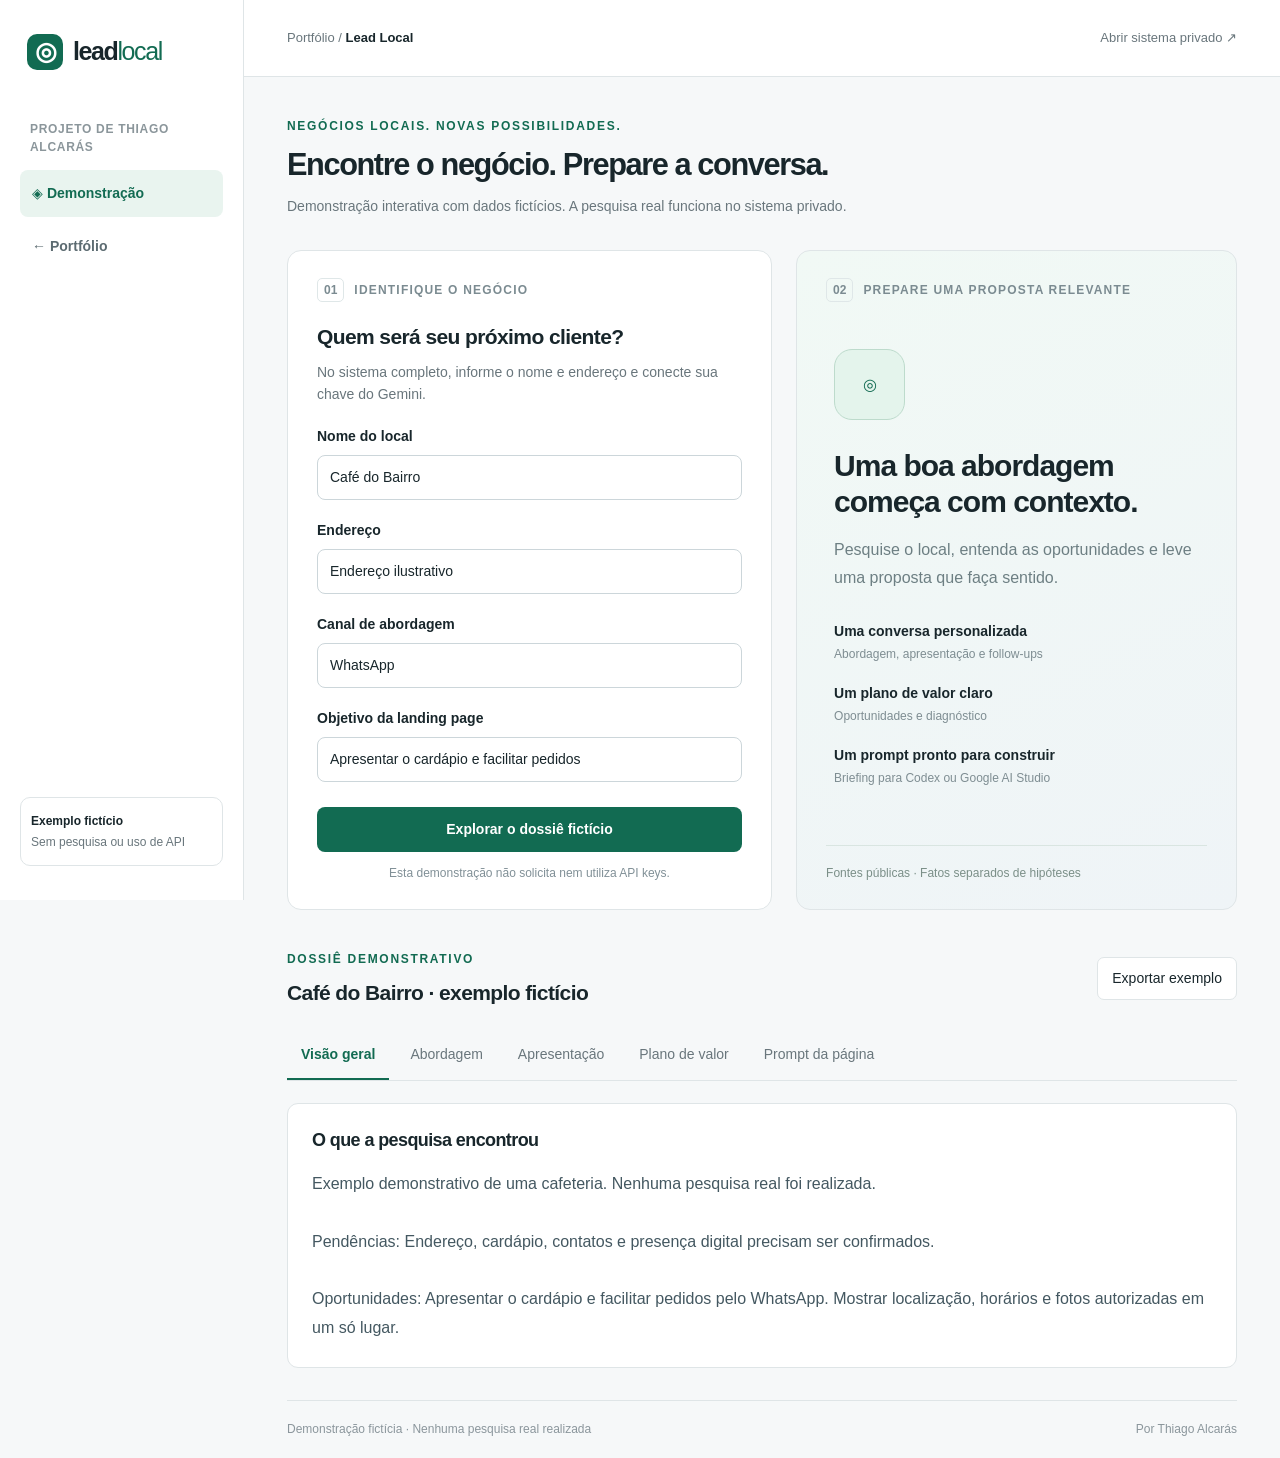
==== projects/lead-local/index.html @ 7e9a5d04 "Showcase Lead Local with interactive static demo" ====
<!doctype html><html lang="pt-BR"><head><meta charset="utf-8"><meta name="viewport" content="width=device-width,initial-scale=1"><title>Lead Local · Demonstração</title><meta name="description" content="Demonstração de prospecção de negócios locais com Gemini, por Thiago Alcarás."><link rel="icon" href="favicon.svg"><link rel="stylesheet" href="styles.css"></head><body><div class="shell"><aside class="sidebar"><a class="brand" href="../../"><span class="brand-symbol">◎</span>lead<span>local</span></a><div class="workspace-label">PROJETO DE THIAGO ALCARÁS</div><nav><a class="nav-item active" href="#dossier">◈ Demonstração</a><a class="nav-item" href="../../">← Portfólio</a></nav><div class="sidebar-bottom"><div class="key-status"><div><strong>Exemplo fictício</strong><span>Sem pesquisa ou uso de API</span></div></div></div></aside><main><header class="topbar"><span>Portfólio / <strong>Lead Local</strong></span><a href="https://lead-local.thalc.chatgpt.site" target="_blank" rel="noopener noreferrer">Abrir sistema privado ↗</a></header><div class="content"><div class="page-heading"><div><p class="eyebrow">NEGÓCIOS LOCAIS. NOVAS POSSIBILIDADES.</p><h1>Encontre o negócio. Prepare a conversa.</h1><p class="subtitle">Demonstração interativa com dados fictícios. A pesquisa real funciona no sistema privado.</p></div></div><div class="workspace-grid"><section class="form-panel"><div class="panel-kicker"><span>01</span> IDENTIFIQUE O NEGÓCIO</div><h2>Quem será seu próximo cliente?</h2><p class="helper">No sistema completo, informe o nome e endereço e conecte sua chave do Gemini.</p><label>Nome do local</label><input value="Café do Bairro" readonly aria-label="Nome fictício do local"><label>Endereço</label><input value="Endereço ilustrativo" readonly aria-label="Endereço fictício"><label>Canal de abordagem</label><input value="WhatsApp" readonly aria-label="Canal demonstrativo"><label>Objetivo da landing page</label><input value="Apresentar o cardápio e facilitar pedidos" readonly aria-label="Objetivo demonstrativo"><a class="primary generate" href="#dossier">Explorar o dossiê fictício</a><p class="privacy-note">Esta demonstração não solicita nem utiliza API keys.</p></section><section class="research-panel"><div class="panel-kicker"><span>02</span> PREPARE UMA PROPOSTA RELEVANTE</div><div class="empty-intro"><span class="research-mark">◎</span><h2>Uma boa abordagem<br>começa com contexto.</h2><p>Pesquise o local, entenda as oportunidades e leve uma proposta que faça sentido.</p></div><div class="deliverables"><div><span><strong>Uma conversa personalizada</strong><small>Abordagem, apresentação e follow-ups</small></span></div><div><span><strong>Um plano de valor claro</strong><small>Oportunidades e diagnóstico</small></span></div><div><span><strong>Um prompt pronto para construir</strong><small>Briefing para Codex ou Google AI Studio</small></span></div></div><div class="research-foot">Fontes públicas · Fatos separados de hipóteses</div></section></div><section class="dossier" id="dossier"><div class="dossier-top"><div><p class="eyebrow">DOSSIÊ DEMONSTRATIVO</p><h2>Café do Bairro · exemplo fictício</h2></div><button class="secondary" id="export">Exportar exemplo</button></div><div class="tabs" role="tablist" aria-label="Seções do exemplo"><button role="tab" class="selected" aria-selected="true" data-tab="0">Visão geral</button><button role="tab" aria-selected="false" data-tab="1">Abordagem</button><button role="tab" aria-selected="false" data-tab="2">Apresentação</button><button role="tab" aria-selected="false" data-tab="3">Plano de valor</button><button role="tab" aria-selected="false" data-tab="4">Prompt da página</button></div><article class="result-card" id="result" role="tabpanel"></article></section><footer class="footer"><span>Demonstração fictícia · Nenhuma pesquisa real realizada</span><span>Por Thiago Alcarás</span></footer></div></main></div><script src="demo.js" defer></script></body></html>
---- projects/lead-local/styles.css ----
:root{--ink:#18262b;--muted:#69767c;--line:#dfe5e7;--green:#126b52;--bg:#f6f8f9}*{box-sizing:border-box}body{margin:0;background:var(--bg);color:var(--ink);font-family:Inter,"Segoe UI",Arial,sans-serif;font-size:16px;line-height:1.5}button,input,select,textarea{font:inherit}button{cursor:pointer;border:0;background:none;color:inherit}button:disabled{cursor:wait;opacity:.65}a{color:inherit;text-decoration:none}button:focus-visible,a:focus-visible,summary:focus-visible{outline:3px solid #32a580;outline-offset:4px}input,select,textarea{width:100%;min-width:0;background:white;border:1px solid #ccd6da;border-radius:8px;padding:11px 12px;color:var(--ink);font-size:14px;outline:none}input:focus,select:focus,textarea:focus{border-color:var(--green);box-shadow:0 0 0 3px #126b5215}textarea{resize:vertical;min-height:100px;margin-top:12px}label{display:block;font-size:14px;font-weight:600;margin:20px 0 8px}label span{color:#748087}h1,h2,h3,p{margin:0}h2{font-size:21px;letter-spacing:-.6px;line-height:1.35}h3{font-size:16px;margin-top:26px}svg{flex-shrink:0}.shell{display:flex;min-height:100vh}.sidebar{width:244px;flex-shrink:0;background:#fff;border-right:1px solid var(--line);padding:33px 20px 20px;position:sticky;top:0;height:100vh;display:flex;flex-direction:column}.brand{display:flex;align-items:center;font-weight:750;font-size:25px;letter-spacing:-1.4px;padding:0 7px}.brand>span:last-child{color:var(--green);font-weight:450}.brand-symbol{display:flex;background:var(--green);color:white;border-radius:10px;align-items:center;justify-content:center;width:36px;height:36px;margin-right:10px}.workspace-label{font-size:12px;font-weight:650;letter-spacing:.7px;color:#8b969b;margin:49px 10px 14px}.nav-item{display:flex;align-items:center;gap:12px;text-align:left;width:100%;padding:13px 12px;border-radius:8px;font-size:14px;font-weight:550;color:#5c6b71;margin-bottom:6px}.nav-item.active{background:#e9f4ef;color:var(--green)}.nav-item:hover{background:#f0f5f3}.nav-item>svg:last-child:not(:first-child),.count{margin-left:auto}.count{background:#e7ecee;border-radius:5px;padding:0 7px;font-size:12px}.sidebar-bottom{margin-top:auto}.key-status{border:1px solid var(--line);border-radius:10px;display:flex;align-items:center;gap:10px;padding:14px 10px;margin-bottom:14px}.key-status svg{color:var(--green)}.key-status strong,.key-status span{display:block;font-size:12px}.key-status span{color:var(--muted);margin-top:3px}.profile{display:flex;gap:11px;align-items:center;border-top:1px solid var(--line);margin-top:17px;padding:23px 5px 0}.profile>span{background:#e8ecef;color:#4b6069;font-size:12px;font-weight:700;border-radius:50%;padding:10px}.profile strong{font-size:13px;display:block}.profile small{font-size:12px;color:var(--muted)}main{flex:1;min-width:0}.topbar{height:77px;padding:0 43px;border-bottom:1px solid var(--line);display:flex;align-items:center;justify-content:space-between;background:#fff;font-size:13px;color:var(--muted)}.topbar strong{font-weight:550;color:var(--ink)}.slash{padding:0 12px;color:#b5bfc4}.top-note{display:flex;align-items:center;gap:12px}.gemini-spark{font-size:24px;color:var(--green)}.content{max-width:1420px;margin:auto;padding:40px 43px 20px}.page-heading{display:flex;align-items:center;justify-content:space-between;gap:20px;margin-bottom:33px}.eyebrow{font-size:12px;letter-spacing:1.7px;color:var(--green);font-weight:650;margin-bottom:11px}h1{font-size:clamp(25px,2.4vw,36px);font-weight:650;line-height:1.25;letter-spacing:-1.4px}.subtitle{color:var(--muted);font-size:14px;margin-top:12px}.edition{font-size:12px;letter-spacing:1px;white-space:nowrap;color:#87949a;display:flex;align-items:center;gap:14px}.edition span{border:1px solid #d4dddf;border-radius:50%;padding:10px;letter-spacing:0}.workspace-grid{display:grid;grid-template-columns:minmax(320px,1.1fr) minmax(300px,1fr);gap:24px;align-items:stretch}.form-panel,.research-panel,.history-panel{border:1px solid var(--line);border-radius:14px;background:white;padding:27px 29px}.panel-kicker{font-size:12px;letter-spacing:1.2px;font-weight:600;color:#7b8b91;display:flex;align-items:center;gap:10px;margin-bottom:21px}.panel-kicker>span{border:1px solid #dfe7e8;border-radius:5px;padding:2px 6px;letter-spacing:0}.helper{font-size:14px;color:var(--muted);margin-top:9px;line-height:1.6}.input-with-icon{position:relative;display:flex;align-items:center}.input-with-icon svg{position:absolute;left:13px;color:#8b9aa0}.input-with-icon input{padding-left:40px}.field-hint{font-size:12px;color:#88949a;margin-top:8px}.form-divider{height:1px;background:#e7edef;margin-top:24px}.two-fields{display:grid;grid-template-columns:1fr 1fr;gap:16px}.optional{margin-top:19px;color:#62747c;font-size:14px}.optional summary{cursor:pointer}.primary{background:var(--green);color:white;border-radius:8px;padding:12px 20px;font-size:14px;font-weight:600;display:inline-flex;align-items:center;justify-content:center;gap:10px}.primary:hover{background:#09543e}.generate{width:100%;margin-top:25px}.generate>span{font-size:19px;line-height:1}.privacy-note{display:flex;align-items:center;justify-content:center;gap:6px;font-size:12px;color:#819097;margin-top:12px}.research-panel{background:linear-gradient(155deg,#f1f9f5,#eff4f7);display:flex;flex-direction:column;overflow:hidden}.empty-intro{padding:26px 8px 30px}.research-mark{display:flex;width:71px;height:71px;border:1px solid #bddbcc;background:#e4f4ec;align-items:center;justify-content:center;color:var(--green);border-radius:18px;margin-bottom:28px}.empty-intro h2{font-size:30px;line-height:1.2;letter-spacing:-1px;font-weight:600}.empty-intro p{font-size:16px;color:#6d7f83;margin-top:16px;line-height:1.7}.deliverables{display:flex;flex-direction:column;gap:20px;padding:0 8px}.deliverables>div{display:flex;gap:14px;align-items:center}.deliverables svg{color:var(--green)}.deliverables strong{display:block;font-size:14px;font-weight:550}.deliverables small{font-size:12px;color:#7e8d92;display:block;margin-top:3px}.demo-button{display:flex;align-items:center;gap:8px;font-size:14px;color:var(--green);font-weight:600;margin:25px 0 24px;padding:0 8px;text-align:left}.research-foot{border-top:1px solid #d9e5e1;display:flex;align-items:center;gap:8px;padding-top:18px;color:#7b8f88;font-size:12px;margin-top:auto}.footer{display:flex;justify-content:space-between;gap:20px;border-top:1px solid var(--line);margin-top:32px;padding-top:19px;color:#8b969c;font-size:12px}.pill{display:inline-block;border:1px solid #c7dbd2;background:#eef8f2;border-radius:5px;padding:4px 8px;font-size:12px;color:var(--green)}.research-summary{padding-top:35px}.research-summary h2{font-size:32px;line-height:1.25;margin:20px 0 16px}.research-summary>p{color:#536f66;line-height:1.8;font-size:16px}.summary-footer{margin-top:25px;display:flex;flex-direction:column;gap:24px;font-size:14px;color:#6d7d77}.summary-footer>span{display:flex;align-items:center;gap:6px}.text-button{display:inline-flex;align-items:center;gap:7px;color:var(--green);padding:0;font-size:14px;text-align:left}.ready-strip{margin:34px 0;display:flex;align-items:center;gap:10px;border:1px solid #caddd2;background:#fff9;padding:14px;border-radius:8px;font-size:14px;color:var(--green)}.ready-strip .muted{margin-left:auto}.muted{color:var(--muted)}.dossier{margin-top:40px}.dossier-top{display:flex;justify-content:space-between;align-items:center;gap:20px;margin-bottom:24px}.dossier-top select{width:auto}.tabs{display:flex;border-bottom:1px solid var(--line);gap:7px;margin-bottom:22px;overflow-x:auto}.tabs button{white-space:nowrap;display:flex;align-items:center;gap:8px;padding:13px 14px;border-bottom:2px solid transparent;color:var(--muted);font-size:14px}.tabs button.selected{border-bottom-color:var(--green);color:var(--green);font-weight:600}.overview-grid{display:grid;grid-template-columns:1fr 1fr;gap:20px}.result-card{background:white;border:1px solid var(--line);border-radius:11px;padding:24px}.result-card h2{font-size:18px}.result-card ul{padding-left:21px;margin-bottom:0;font-size:16px;color:#53656d}.result-card li{margin:12px 0;line-height:1.8}.pending{background:#fdfcf7}.sources{grid-column:1/-1}.sources>a{display:inline-flex;align-items:center;gap:8px;margin:14px 15px 8px 0;color:var(--green);font-size:14px;word-break:break-word}.sources details{margin-top:16px;font-size:14px}.sources summary{cursor:pointer}.card-heading{display:flex;align-items:center;justify-content:space-between;gap:15px}.icon-button{display:flex;align-items:center;justify-content:center;border:1px solid var(--line);border-radius:7px;padding:8px;color:#6c7f85;background:white}.generated-text{white-space:pre-wrap;overflow-wrap:anywhere;font-size:16px;line-height:1.8;margin-top:18px;color:#445861}.followups{display:grid;gap:20px;margin-top:20px}.prompt-note{display:flex;align-items:center;gap:12px;background:#e5f2eb;border-radius:8px;padding:16px;margin-bottom:17px;font-size:14px;color:#42685a}.prompt-note>span{font-size:26px}.loading-state{margin:auto;text-align:center;padding:50px 0;color:var(--green)}.loading-state h2{margin:22px 0 15px}.loading-state p{font-size:16px;color:var(--muted);line-height:1.8}.spin{animation:spin 1.5s linear infinite}@keyframes spin{to{transform:rotate(360deg)}}.error{background:#fff0ef;border:1px solid #f2cac5;color:#9d392c;border-radius:7px;font-size:14px;padding:12px;margin-top:18px}.modal-backdrop{position:fixed;inset:0;z-index:20;background:#152b2e66;display:flex;align-items:center;justify-content:center;padding:20px;backdrop-filter:blur(3px)}.modal{width:510px;background:white;border-radius:16px;padding:28px;box-shadow:0 20px 100px #0002;max-height:90vh;overflow:auto}.modal h2{display:flex;align-items:center;gap:9px}.modal>p{font-size:16px;color:var(--muted);margin-top:20px;line-height:1.7}.modal>a{margin-top:17px}.modal-actions{display:flex;justify-content:flex-end;gap:12px;margin-top:26px}.secondary{display:inline-flex;align-items:center;gap:8px;border:1px solid var(--line);padding:10px 14px;border-radius:7px;background:white;font-size:14px}.toast{position:fixed;bottom:24px;left:50%;transform:translateX(-50%);background:#193d31;color:#fff;display:flex;gap:9px;align-items:center;border-radius:9px;padding:14px 20px;z-index:30;font-size:14px;max-width:95vw}.history-row{display:flex;align-items:center;gap:17px;border-top:1px solid var(--line);padding:20px 0}.history-row>button:first-child{flex:1;text-align:left}.history-row strong,.history-row small{display:block}.history-row small{color:var(--muted);font-size:12px}.empty-history{text-align:center;padding:60px 20px;color:var(--muted)}.empty-history>svg{margin:auto}.empty-history h3{margin:18px 0 8px;color:var(--ink)}.search-widget{border:0;width:100%;height:160px;margin-top:20px}
@media(max-width:1100px){.sidebar{width:205px;padding-inline:14px}.content{padding:30px 25px}.topbar{padding-inline:25px}.form-panel,.research-panel{padding:23px}.edition{display:none}.workspace-grid{grid-template-columns:1fr 1fr;gap:18px}.empty-intro h2{font-size:25px}.two-fields{grid-template-columns:1fr;gap:0}.privacy-note{text-align:center}.tabs{gap:0}}@media(max-width:850px){.sidebar{width:74px;padding:26px 10px}.brand{padding:0;font-size:0}.brand>span:last-child{font-size:0}.brand-symbol{margin:0;width:43px;height:43px}.workspace-label,.sidebar-bottom,.nav-item .count{display:none}.sidebar nav{margin-top:40px}.nav-item{font-size:0;padding:12px;justify-content:center;gap:0}.nav-item>svg:last-child:not(:first-child){display:none}.workspace-grid{grid-template-columns:1fr}.two-fields{grid-template-columns:1fr 1fr}.empty-intro{padding:20px 8px}.research-mark{float:left;margin-right:25px}.deliverables{margin-top:8px}.overview-grid{grid-template-columns:1fr}.sources{grid-column:auto}h1{font-size:29px}}@media(max-width:550px){.shell{display:block}.sidebar{height:auto;width:100%;position:static;flex-direction:row;align-items:center;justify-content:space-between;padding:14px 18px;border-right:0;border-bottom:1px solid var(--line)}.brand{font-size:23px}.brand>span:last-child{font-size:23px}.brand-symbol{width:31px;height:31px;margin-right:8px}.sidebar nav{display:flex;margin:0;gap:5px}.nav-item{margin:0;padding:10px}.sidebar-bottom{display:block;margin:0}.sidebar-bottom .key-status,.sidebar-bottom .profile{display:none}.sidebar-bottom>.nav-item{width:auto}.topbar{height:51px;padding:0 19px}.content{padding:27px 18px 18px}.page-heading{margin-bottom:24px}h1{font-size:28px;letter-spacing:-1px}.eyebrow{letter-spacing:1px}.form-panel,.research-panel{padding:22px 20px}.two-fields{gap:11px}.empty-intro h2{font-size:24px}.research-mark{float:none;margin-bottom:20px}.empty-intro p br{display:none}.footer{flex-direction:column;gap:5px}.dossier-top{align-items:flex-start;flex-direction:column}.history-row{flex-wrap:wrap;gap:10px}.history-row>button:first-child{min-width:65%}.top-note{font-size:12px}.research-summary h2{font-size:27px}}@media(prefers-reduced-motion:reduce){.spin{animation:none}}
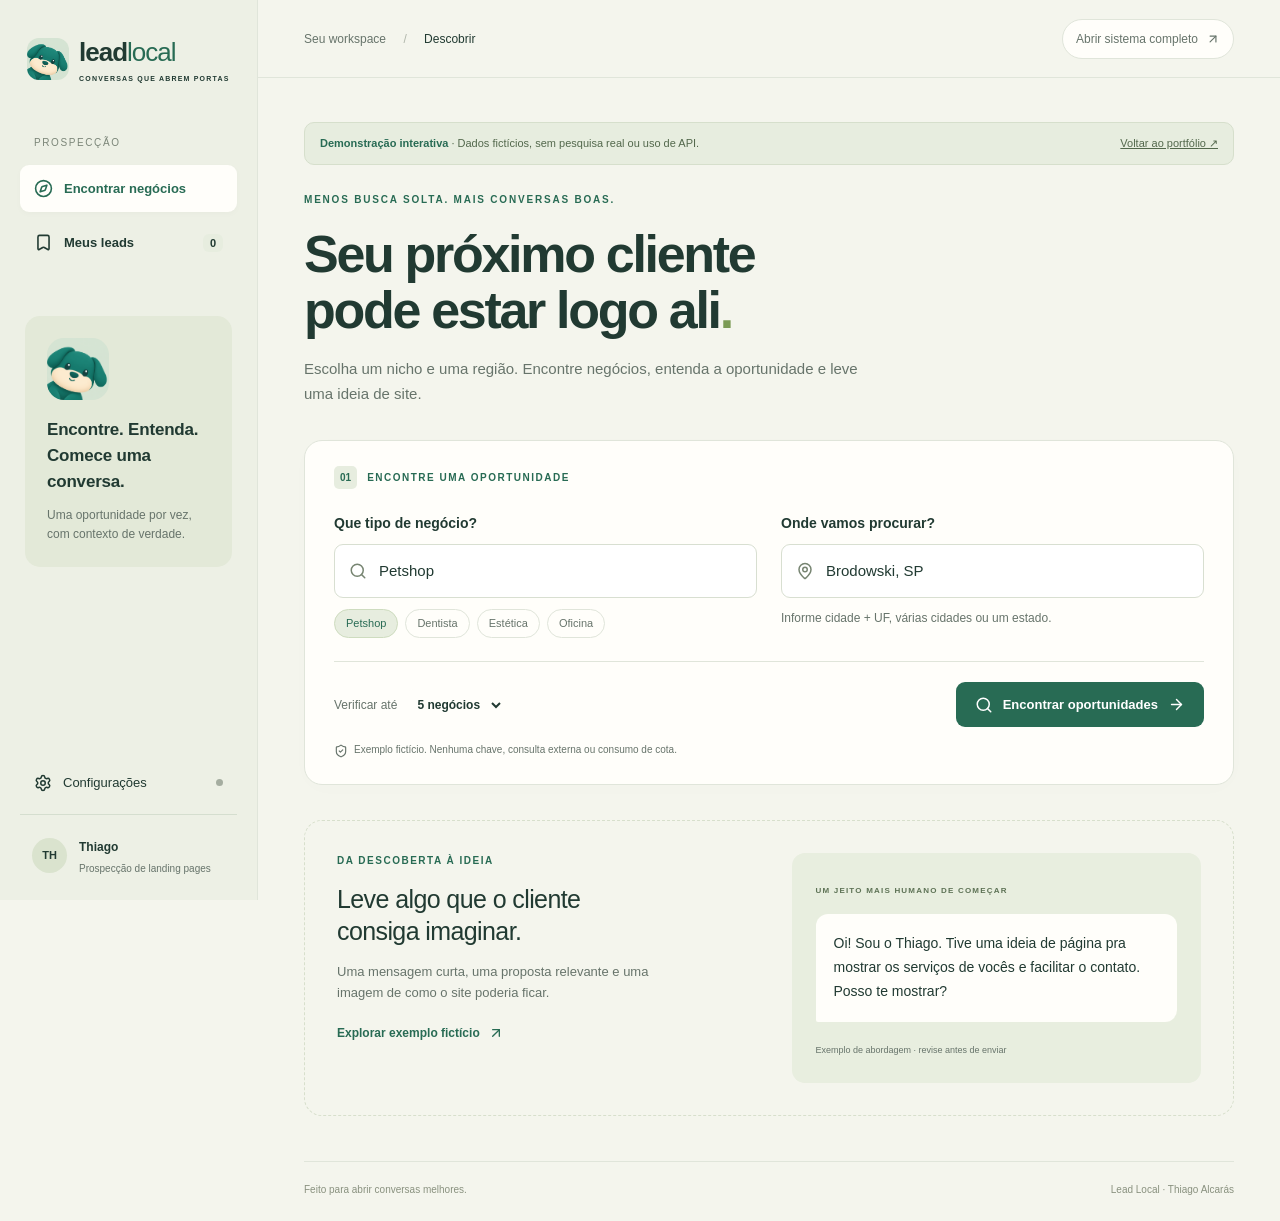
==== commit 4d53748f: "Sync Lead Local portfolio demo with current application design" ====
--- a/projects/lead-local/index.html
+++ b/projects/lead-local/index.html
@@ -1 +1,2 @@
-<!doctype html><html lang="pt-BR"><head><meta charset="utf-8"><meta name="viewport" content="width=device-width,initial-scale=1"><title>Lead Local · Demonstração</title><meta name="description" content="Demonstração de prospecção de negócios locais com Gemini, por Thiago Alcarás."><link rel="icon" href="favicon.svg"><link rel="stylesheet" href="styles.css"></head><body><div class="shell"><aside class="sidebar"><a class="brand" href="../../"><span class="brand-symbol">◎</span>lead<span>local</span></a><div class="workspace-label">PROJETO DE THIAGO ALCARÁS</div><nav><a class="nav-item active" href="#dossier">◈ Demonstração</a><a class="nav-item" href="../../">← Portfólio</a></nav><div class="sidebar-bottom"><div class="key-status"><div><strong>Exemplo fictício</strong><span>Sem pesquisa ou uso de API</span></div></div></div></aside><main><header class="topbar"><span>Portfólio / <strong>Lead Local</strong></span><a href="https://lead-local.thalc.chatgpt.site" target="_blank" rel="noopener noreferrer">Abrir sistema privado ↗</a></header><div class="content"><div class="page-heading"><div><p class="eyebrow">NEGÓCIOS LOCAIS. NOVAS POSSIBILIDADES.</p><h1>Encontre o negócio. Prepare a conversa.</h1><p class="subtitle">Demonstração interativa com dados fictícios. A pesquisa real funciona no sistema privado.</p></div></div><div class="workspace-grid"><section class="form-panel"><div class="panel-kicker"><span>01</span> IDENTIFIQUE O NEGÓCIO</div><h2>Quem será seu próximo cliente?</h2><p class="helper">No sistema completo, informe o nome e endereço e conecte sua chave do Gemini.</p><label>Nome do local</label><input value="Café do Bairro" readonly aria-label="Nome fictício do local"><label>Endereço</label><input value="Endereço ilustrativo" readonly aria-label="Endereço fictício"><label>Canal de abordagem</label><input value="WhatsApp" readonly aria-label="Canal demonstrativo"><label>Objetivo da landing page</label><input value="Apresentar o cardápio e facilitar pedidos" readonly aria-label="Objetivo demonstrativo"><a class="primary generate" href="#dossier">Explorar o dossiê fictício</a><p class="privacy-note">Esta demonstração não solicita nem utiliza API keys.</p></section><section class="research-panel"><div class="panel-kicker"><span>02</span> PREPARE UMA PROPOSTA RELEVANTE</div><div class="empty-intro"><span class="research-mark">◎</span><h2>Uma boa abordagem<br>começa com contexto.</h2><p>Pesquise o local, entenda as oportunidades e leve uma proposta que faça sentido.</p></div><div class="deliverables"><div><span><strong>Uma conversa personalizada</strong><small>Abordagem, apresentação e follow-ups</small></span></div><div><span><strong>Um plano de valor claro</strong><small>Oportunidades e diagnóstico</small></span></div><div><span><strong>Um prompt pronto para construir</strong><small>Briefing para Codex ou Google AI Studio</small></span></div></div><div class="research-foot">Fontes públicas · Fatos separados de hipóteses</div></section></div><section class="dossier" id="dossier"><div class="dossier-top"><div><p class="eyebrow">DOSSIÊ DEMONSTRATIVO</p><h2>Café do Bairro · exemplo fictício</h2></div><button class="secondary" id="export">Exportar exemplo</button></div><div class="tabs" role="tablist" aria-label="Seções do exemplo"><button role="tab" class="selected" aria-selected="true" data-tab="0">Visão geral</button><button role="tab" aria-selected="false" data-tab="1">Abordagem</button><button role="tab" aria-selected="false" data-tab="2">Apresentação</button><button role="tab" aria-selected="false" data-tab="3">Plano de valor</button><button role="tab" aria-selected="false" data-tab="4">Prompt da página</button></div><article class="result-card" id="result" role="tabpanel"></article></section><footer class="footer"><span>Demonstração fictícia · Nenhuma pesquisa real realizada</span><span>Por Thiago Alcarás</span></footer></div></main></div><script src="demo.js" defer></script></body></html>+<!doctype html>
+<html lang="pt-BR"><head><meta charset="utf-8"><meta name="viewport" content="width=device-width,initial-scale=1"><title>Lead Local · Demonstração | Thiago Alcarás</title><meta name="description" content="Explore o design atual do Lead Local: descoberta por nicho e região, mensagens humanas e prévia de site em PNG. Demonstração com dados fictícios, sem API."><link rel="icon" href="./brand/A1.png"><link rel="stylesheet" href="./styles.css?v=2360366a56f1"></head><body><div id="root"><p style="padding:32px;font-family:Arial,sans-serif">Carregando a demonstração do Lead Local…</p></div><noscript><p>Ative o JavaScript para explorar o exemplo interativo. <a href="../../">Voltar ao portfólio</a>.</p></noscript><script type="module" src="./demo.js?v=2360366a56f1"></script></body></html>
--- a/projects/lead-local/styles.css
+++ b/projects/lead-local/styles.css
@@ -1,3 +1,408 @@
-
-:root{--ink:#18262b;--muted:#69767c;--line:#dfe5e7;--green:#126b52;--bg:#f6f8f9}*{box-sizing:border-box}body{margin:0;background:var(--bg);color:var(--ink);font-family:Inter,"Segoe UI",Arial,sans-serif;font-size:16px;line-height:1.5}button,input,select,textarea{font:inherit}button{cursor:pointer;border:0;background:none;color:inherit}button:disabled{cursor:wait;opacity:.65}a{color:inherit;text-decoration:none}button:focus-visible,a:focus-visible,summary:focus-visible{outline:3px solid #32a580;outline-offset:4px}input,select,textarea{width:100%;min-width:0;background:white;border:1px solid #ccd6da;border-radius:8px;padding:11px 12px;color:var(--ink);font-size:14px;outline:none}input:focus,select:focus,textarea:focus{border-color:var(--green);box-shadow:0 0 0 3px #126b5215}textarea{resize:vertical;min-height:100px;margin-top:12px}label{display:block;font-size:14px;font-weight:600;margin:20px 0 8px}label span{color:#748087}h1,h2,h3,p{margin:0}h2{font-size:21px;letter-spacing:-.6px;line-height:1.35}h3{font-size:16px;margin-top:26px}svg{flex-shrink:0}.shell{display:flex;min-height:100vh}.sidebar{width:244px;flex-shrink:0;background:#fff;border-right:1px solid var(--line);padding:33px 20px 20px;position:sticky;top:0;height:100vh;display:flex;flex-direction:column}.brand{display:flex;align-items:center;font-weight:750;font-size:25px;letter-spacing:-1.4px;padding:0 7px}.brand>span:last-child{color:var(--green);font-weight:450}.brand-symbol{display:flex;background:var(--green);color:white;border-radius:10px;align-items:center;justify-content:center;width:36px;height:36px;margin-right:10px}.workspace-label{font-size:12px;font-weight:650;letter-spacing:.7px;color:#8b969b;margin:49px 10px 14px}.nav-item{display:flex;align-items:center;gap:12px;text-align:left;width:100%;padding:13px 12px;border-radius:8px;font-size:14px;font-weight:550;color:#5c6b71;margin-bottom:6px}.nav-item.active{background:#e9f4ef;color:var(--green)}.nav-item:hover{background:#f0f5f3}.nav-item>svg:last-child:not(:first-child),.count{margin-left:auto}.count{background:#e7ecee;border-radius:5px;padding:0 7px;font-size:12px}.sidebar-bottom{margin-top:auto}.key-status{border:1px solid var(--line);border-radius:10px;display:flex;align-items:center;gap:10px;padding:14px 10px;margin-bottom:14px}.key-status svg{color:var(--green)}.key-status strong,.key-status span{display:block;font-size:12px}.key-status span{color:var(--muted);margin-top:3px}.profile{display:flex;gap:11px;align-items:center;border-top:1px solid var(--line);margin-top:17px;padding:23px 5px 0}.profile>span{background:#e8ecef;color:#4b6069;font-size:12px;font-weight:700;border-radius:50%;padding:10px}.profile strong{font-size:13px;display:block}.profile small{font-size:12px;color:var(--muted)}main{flex:1;min-width:0}.topbar{height:77px;padding:0 43px;border-bottom:1px solid var(--line);display:flex;align-items:center;justify-content:space-between;background:#fff;font-size:13px;color:var(--muted)}.topbar strong{font-weight:550;color:var(--ink)}.slash{padding:0 12px;color:#b5bfc4}.top-note{display:flex;align-items:center;gap:12px}.gemini-spark{font-size:24px;color:var(--green)}.content{max-width:1420px;margin:auto;padding:40px 43px 20px}.page-heading{display:flex;align-items:center;justify-content:space-between;gap:20px;margin-bottom:33px}.eyebrow{font-size:12px;letter-spacing:1.7px;color:var(--green);font-weight:650;margin-bottom:11px}h1{font-size:clamp(25px,2.4vw,36px);font-weight:650;line-height:1.25;letter-spacing:-1.4px}.subtitle{color:var(--muted);font-size:14px;margin-top:12px}.edition{font-size:12px;letter-spacing:1px;white-space:nowrap;color:#87949a;display:flex;align-items:center;gap:14px}.edition span{border:1px solid #d4dddf;border-radius:50%;padding:10px;letter-spacing:0}.workspace-grid{display:grid;grid-template-columns:minmax(320px,1.1fr) minmax(300px,1fr);gap:24px;align-items:stretch}.form-panel,.research-panel,.history-panel{border:1px solid var(--line);border-radius:14px;background:white;padding:27px 29px}.panel-kicker{font-size:12px;letter-spacing:1.2px;font-weight:600;color:#7b8b91;display:flex;align-items:center;gap:10px;margin-bottom:21px}.panel-kicker>span{border:1px solid #dfe7e8;border-radius:5px;padding:2px 6px;letter-spacing:0}.helper{font-size:14px;color:var(--muted);margin-top:9px;line-height:1.6}.input-with-icon{position:relative;display:flex;align-items:center}.input-with-icon svg{position:absolute;left:13px;color:#8b9aa0}.input-with-icon input{padding-left:40px}.field-hint{font-size:12px;color:#88949a;margin-top:8px}.form-divider{height:1px;background:#e7edef;margin-top:24px}.two-fields{display:grid;grid-template-columns:1fr 1fr;gap:16px}.optional{margin-top:19px;color:#62747c;font-size:14px}.optional summary{cursor:pointer}.primary{background:var(--green);color:white;border-radius:8px;padding:12px 20px;font-size:14px;font-weight:600;display:inline-flex;align-items:center;justify-content:center;gap:10px}.primary:hover{background:#09543e}.generate{width:100%;margin-top:25px}.generate>span{font-size:19px;line-height:1}.privacy-note{display:flex;align-items:center;justify-content:center;gap:6px;font-size:12px;color:#819097;margin-top:12px}.research-panel{background:linear-gradient(155deg,#f1f9f5,#eff4f7);display:flex;flex-direction:column;overflow:hidden}.empty-intro{padding:26px 8px 30px}.research-mark{display:flex;width:71px;height:71px;border:1px solid #bddbcc;background:#e4f4ec;align-items:center;justify-content:center;color:var(--green);border-radius:18px;margin-bottom:28px}.empty-intro h2{font-size:30px;line-height:1.2;letter-spacing:-1px;font-weight:600}.empty-intro p{font-size:16px;color:#6d7f83;margin-top:16px;line-height:1.7}.deliverables{display:flex;flex-direction:column;gap:20px;padding:0 8px}.deliverables>div{display:flex;gap:14px;align-items:center}.deliverables svg{color:var(--green)}.deliverables strong{display:block;font-size:14px;font-weight:550}.deliverables small{font-size:12px;color:#7e8d92;display:block;margin-top:3px}.demo-button{display:flex;align-items:center;gap:8px;font-size:14px;color:var(--green);font-weight:600;margin:25px 0 24px;padding:0 8px;text-align:left}.research-foot{border-top:1px solid #d9e5e1;display:flex;align-items:center;gap:8px;padding-top:18px;color:#7b8f88;font-size:12px;margin-top:auto}.footer{display:flex;justify-content:space-between;gap:20px;border-top:1px solid var(--line);margin-top:32px;padding-top:19px;color:#8b969c;font-size:12px}.pill{display:inline-block;border:1px solid #c7dbd2;background:#eef8f2;border-radius:5px;padding:4px 8px;font-size:12px;color:var(--green)}.research-summary{padding-top:35px}.research-summary h2{font-size:32px;line-height:1.25;margin:20px 0 16px}.research-summary>p{color:#536f66;line-height:1.8;font-size:16px}.summary-footer{margin-top:25px;display:flex;flex-direction:column;gap:24px;font-size:14px;color:#6d7d77}.summary-footer>span{display:flex;align-items:center;gap:6px}.text-button{display:inline-flex;align-items:center;gap:7px;color:var(--green);padding:0;font-size:14px;text-align:left}.ready-strip{margin:34px 0;display:flex;align-items:center;gap:10px;border:1px solid #caddd2;background:#fff9;padding:14px;border-radius:8px;font-size:14px;color:var(--green)}.ready-strip .muted{margin-left:auto}.muted{color:var(--muted)}.dossier{margin-top:40px}.dossier-top{display:flex;justify-content:space-between;align-items:center;gap:20px;margin-bottom:24px}.dossier-top select{width:auto}.tabs{display:flex;border-bottom:1px solid var(--line);gap:7px;margin-bottom:22px;overflow-x:auto}.tabs button{white-space:nowrap;display:flex;align-items:center;gap:8px;padding:13px 14px;border-bottom:2px solid transparent;color:var(--muted);font-size:14px}.tabs button.selected{border-bottom-color:var(--green);color:var(--green);font-weight:600}.overview-grid{display:grid;grid-template-columns:1fr 1fr;gap:20px}.result-card{background:white;border:1px solid var(--line);border-radius:11px;padding:24px}.result-card h2{font-size:18px}.result-card ul{padding-left:21px;margin-bottom:0;font-size:16px;color:#53656d}.result-card li{margin:12px 0;line-height:1.8}.pending{background:#fdfcf7}.sources{grid-column:1/-1}.sources>a{display:inline-flex;align-items:center;gap:8px;margin:14px 15px 8px 0;color:var(--green);font-size:14px;word-break:break-word}.sources details{margin-top:16px;font-size:14px}.sources summary{cursor:pointer}.card-heading{display:flex;align-items:center;justify-content:space-between;gap:15px}.icon-button{display:flex;align-items:center;justify-content:center;border:1px solid var(--line);border-radius:7px;padding:8px;color:#6c7f85;background:white}.generated-text{white-space:pre-wrap;overflow-wrap:anywhere;font-size:16px;line-height:1.8;margin-top:18px;color:#445861}.followups{display:grid;gap:20px;margin-top:20px}.prompt-note{display:flex;align-items:center;gap:12px;background:#e5f2eb;border-radius:8px;padding:16px;margin-bottom:17px;font-size:14px;color:#42685a}.prompt-note>span{font-size:26px}.loading-state{margin:auto;text-align:center;padding:50px 0;color:var(--green)}.loading-state h2{margin:22px 0 15px}.loading-state p{font-size:16px;color:var(--muted);line-height:1.8}.spin{animation:spin 1.5s linear infinite}@keyframes spin{to{transform:rotate(360deg)}}.error{background:#fff0ef;border:1px solid #f2cac5;color:#9d392c;border-radius:7px;font-size:14px;padding:12px;margin-top:18px}.modal-backdrop{position:fixed;inset:0;z-index:20;background:#152b2e66;display:flex;align-items:center;justify-content:center;padding:20px;backdrop-filter:blur(3px)}.modal{width:510px;background:white;border-radius:16px;padding:28px;box-shadow:0 20px 100px #0002;max-height:90vh;overflow:auto}.modal h2{display:flex;align-items:center;gap:9px}.modal>p{font-size:16px;color:var(--muted);margin-top:20px;line-height:1.7}.modal>a{margin-top:17px}.modal-actions{display:flex;justify-content:flex-end;gap:12px;margin-top:26px}.secondary{display:inline-flex;align-items:center;gap:8px;border:1px solid var(--line);padding:10px 14px;border-radius:7px;background:white;font-size:14px}.toast{position:fixed;bottom:24px;left:50%;transform:translateX(-50%);background:#193d31;color:#fff;display:flex;gap:9px;align-items:center;border-radius:9px;padding:14px 20px;z-index:30;font-size:14px;max-width:95vw}.history-row{display:flex;align-items:center;gap:17px;border-top:1px solid var(--line);padding:20px 0}.history-row>button:first-child{flex:1;text-align:left}.history-row strong,.history-row small{display:block}.history-row small{color:var(--muted);font-size:12px}.empty-history{text-align:center;padding:60px 20px;color:var(--muted)}.empty-history>svg{margin:auto}.empty-history h3{margin:18px 0 8px;color:var(--ink)}.search-widget{border:0;width:100%;height:160px;margin-top:20px}
-@media(max-width:1100px){.sidebar{width:205px;padding-inline:14px}.content{padding:30px 25px}.topbar{padding-inline:25px}.form-panel,.research-panel{padding:23px}.edition{display:none}.workspace-grid{grid-template-columns:1fr 1fr;gap:18px}.empty-intro h2{font-size:25px}.two-fields{grid-template-columns:1fr;gap:0}.privacy-note{text-align:center}.tabs{gap:0}}@media(max-width:850px){.sidebar{width:74px;padding:26px 10px}.brand{padding:0;font-size:0}.brand>span:last-child{font-size:0}.brand-symbol{margin:0;width:43px;height:43px}.workspace-label,.sidebar-bottom,.nav-item .count{display:none}.sidebar nav{margin-top:40px}.nav-item{font-size:0;padding:12px;justify-content:center;gap:0}.nav-item>svg:last-child:not(:first-child){display:none}.workspace-grid{grid-template-columns:1fr}.two-fields{grid-template-columns:1fr 1fr}.empty-intro{padding:20px 8px}.research-mark{float:left;margin-right:25px}.deliverables{margin-top:8px}.overview-grid{grid-template-columns:1fr}.sources{grid-column:auto}h1{font-size:29px}}@media(max-width:550px){.shell{display:block}.sidebar{height:auto;width:100%;position:static;flex-direction:row;align-items:center;justify-content:space-between;padding:14px 18px;border-right:0;border-bottom:1px solid var(--line)}.brand{font-size:23px}.brand>span:last-child{font-size:23px}.brand-symbol{width:31px;height:31px;margin-right:8px}.sidebar nav{display:flex;margin:0;gap:5px}.nav-item{margin:0;padding:10px}.sidebar-bottom{display:block;margin:0}.sidebar-bottom .key-status,.sidebar-bottom .profile{display:none}.sidebar-bottom>.nav-item{width:auto}.topbar{height:51px;padding:0 19px}.content{padding:27px 18px 18px}.page-heading{margin-bottom:24px}h1{font-size:28px;letter-spacing:-1px}.eyebrow{letter-spacing:1px}.form-panel,.research-panel{padding:22px 20px}.two-fields{gap:11px}.empty-intro h2{font-size:24px}.research-mark{float:none;margin-bottom:20px}.empty-intro p br{display:none}.footer{flex-direction:column;gap:5px}.dossier-top{align-items:flex-start;flex-direction:column}.history-row{flex-wrap:wrap;gap:10px}.history-row>button:first-child{min-width:65%}.top-note{font-size:12px}.research-summary h2{font-size:27px}}@media(prefers-reduced-motion:reduce){.spin{animation:none}}
+/*
+  1. Prevent padding and border from affecting element width. (https://github.com/mozdevs/cssremedy/issues/4)
+  2. Remove default margins and padding
+  3. Reset all borders.
+*/
+
+*,
+::after,
+::before,
+::backdrop,
+::file-selector-button {
+  box-sizing: border-box; /* 1 */
+  margin: 0; /* 2 */
+  padding: 0; /* 2 */
+  border: 0 solid; /* 3 */
+}
+
+/*
+  1. Use a consistent sensible line-height in all browsers.
+  2. Prevent adjustments of font size after orientation changes in iOS.
+  3. Use a more readable tab size.
+  4. Use the user's configured `sans` font-family by default.
+  5. Use the user's configured `sans` font-feature-settings by default.
+  6. Use the user's configured `sans` font-variation-settings by default.
+  7. Disable tap highlights on iOS.
+*/
+
+html,
+:host {
+  line-height: 1.5; /* 1 */
+  -webkit-text-size-adjust: 100%; /* 2 */
+  tab-size: 4; /* 3 */
+  font-family: --theme(
+    --default-font-family,
+    ui-sans-serif,
+    system-ui,
+    sans-serif,
+    'Apple Color Emoji',
+    'Segoe UI Emoji',
+    'Segoe UI Symbol',
+    'Noto Color Emoji'
+  ); /* 4 */
+  font-feature-settings: --theme(--default-font-feature-settings, normal); /* 5 */
+  font-variation-settings: --theme(--default-font-variation-settings, normal); /* 6 */
+  -webkit-tap-highlight-color: transparent; /* 7 */
+}
+
+/*
+  1. Add the correct height in Firefox.
+  2. Correct the inheritance of border color in Firefox. (https://bugzilla.mozilla.org/show_bug.cgi?id=190655)
+  3. Reset the default border style to a 1px solid border.
+*/
+
+hr {
+  height: 0; /* 1 */
+  color: inherit; /* 2 */
+  border-top-width: 1px; /* 3 */
+}
+
+/*
+  Add the correct text decoration in Chrome, Edge, and Safari.
+*/
+
+abbr:where([title]) {
+  -webkit-text-decoration: underline dotted;
+  text-decoration: underline dotted;
+}
+
+/*
+  Remove the default font size and weight for headings.
+*/
+
+h1,
+h2,
+h3,
+h4,
+h5,
+h6 {
+  font-size: inherit;
+  font-weight: inherit;
+}
+
+/*
+  Reset links to optimize for opt-in styling instead of opt-out.
+*/
+
+a {
+  color: inherit;
+  -webkit-text-decoration: inherit;
+  text-decoration: inherit;
+}
+
+/*
+  Add the correct font weight in Edge and Safari.
+*/
+
+b,
+strong {
+  font-weight: bolder;
+}
+
+/*
+  1. Use the user's configured `mono` font-family by default.
+  2. Use the user's configured `mono` font-feature-settings by default.
+  3. Use the user's configured `mono` font-variation-settings by default.
+  4. Correct the odd `em` font sizing in all browsers.
+*/
+
+code,
+kbd,
+samp,
+pre {
+  font-family: --theme(
+    --default-mono-font-family,
+    ui-monospace,
+    SFMono-Regular,
+    Menlo,
+    Monaco,
+    Consolas,
+    'Liberation Mono',
+    'Courier New',
+    monospace
+  ); /* 1 */
+  font-feature-settings: --theme(--default-mono-font-feature-settings, normal); /* 2 */
+  font-variation-settings: --theme(--default-mono-font-variation-settings, normal); /* 3 */
+  font-size: 1em; /* 4 */
+}
+
+/*
+  Add the correct font size in all browsers.
+*/
+
+small {
+  font-size: 80%;
+}
+
+/*
+  Prevent `sub` and `sup` elements from affecting the line height in all browsers.
+*/
+
+sub,
+sup {
+  font-size: 75%;
+  line-height: 0;
+  position: relative;
+  vertical-align: baseline;
+}
+
+sub {
+  bottom: -0.25em;
+}
+
+sup {
+  top: -0.5em;
+}
+
+/*
+  1. Remove text indentation from table contents in Chrome and Safari. (https://bugs.chromium.org/p/chromium/issues/detail?id=999088, https://bugs.webkit.org/show_bug.cgi?id=201297)
+  2. Correct table border color inheritance in all Chrome and Safari. (https://bugs.chromium.org/p/chromium/issues/detail?id=935729, https://bugs.webkit.org/show_bug.cgi?id=195016)
+  3. Remove gaps between table borders by default.
+*/
+
+table {
+  text-indent: 0; /* 1 */
+  border-color: inherit; /* 2 */
+  border-collapse: collapse; /* 3 */
+}
+
+/*
+  Use the modern Firefox focus style for all focusable elements.
+*/
+
+:-moz-focusring {
+  outline: auto;
+}
+
+/*
+  Add the correct vertical alignment in Chrome and Firefox.
+*/
+
+progress {
+  vertical-align: baseline;
+}
+
+/*
+  Add the correct display in Chrome and Safari.
+*/
+
+summary {
+  display: list-item;
+}
+
+/*
+  Make lists unstyled by default.
+*/
+
+ol,
+ul,
+menu {
+  list-style: none;
+}
+
+/*
+  1. Make replaced elements `display: block` by default. (https://github.com/mozdevs/cssremedy/issues/14)
+  2. Add `vertical-align: middle` to align replaced elements more sensibly by default. (https://github.com/jensimmons/cssremedy/issues/14#issuecomment-634934210)
+      This can trigger a poorly considered lint error in some tools but is included by design.
+*/
+
+img,
+svg,
+video,
+canvas,
+audio,
+iframe,
+embed,
+object {
+  display: block; /* 1 */
+  vertical-align: middle; /* 2 */
+}
+
+/*
+  Constrain images and videos to the parent width and preserve their intrinsic aspect ratio. (https://github.com/mozdevs/cssremedy/issues/14)
+*/
+
+img,
+video {
+  max-width: 100%;
+  height: auto;
+}
+
+/*
+  1. Inherit font styles in all browsers.
+  2. Remove border radius in all browsers.
+  3. Remove background color in all browsers.
+  4. Ensure consistent opacity for disabled states in all browsers.
+*/
+
+button,
+input,
+select,
+optgroup,
+textarea,
+::file-selector-button {
+  font: inherit; /* 1 */
+  font-feature-settings: inherit; /* 1 */
+  font-variation-settings: inherit; /* 1 */
+  letter-spacing: inherit; /* 1 */
+  color: inherit; /* 1 */
+  border-radius: 0; /* 2 */
+  background-color: transparent; /* 3 */
+  opacity: 1; /* 4 */
+}
+
+/*
+  Restore default font weight.
+*/
+
+:where(select:is([multiple], [size])) optgroup {
+  font-weight: bolder;
+}
+
+/*
+  Restore indentation.
+*/
+
+:where(select:is([multiple], [size])) optgroup option {
+  padding-inline-start: 20px;
+}
+
+/*
+  Restore space after button.
+*/
+
+::file-selector-button {
+  margin-inline-end: 4px;
+}
+
+/*
+  Reset the default placeholder opacity in Firefox. (https://github.com/tailwindlabs/tailwindcss/issues/3300)
+*/
+
+::placeholder {
+  opacity: 1;
+}
+
+/*
+  Set the default placeholder color to a semi-transparent version of the current text color in browsers that do not
+  crash when using `color-mix(…)` with `currentcolor`. (https://github.com/tailwindlabs/tailwindcss/issues/17194)
+*/
+
+@supports (not (-webkit-appearance: -apple-pay-button)) /* Not Safari */ or
+  (contain-intrinsic-size: 1px) /* Safari 17+ */ {
+  ::placeholder {
+    color: color-mix(in oklab, currentcolor 50%, transparent);
+  }
+}
+
+/*
+  Prevent resizing textareas horizontally by default.
+*/
+
+textarea {
+  resize: vertical;
+}
+
+/*
+  Remove the inner padding in Chrome and Safari on macOS.
+*/
+
+::-webkit-search-decoration {
+  -webkit-appearance: none;
+}
+
+/*
+  1. Ensure date/time inputs have the same height when empty in iOS Safari.
+  2. Ensure text alignment can be changed on date/time inputs in iOS Safari.
+*/
+
+::-webkit-date-and-time-value {
+  min-height: 1lh; /* 1 */
+  text-align: inherit; /* 2 */
+}
+
+/*
+  Prevent height from changing on date/time inputs in macOS Safari when the input is set to `display: block`.
+*/
+
+::-webkit-datetime-edit {
+  display: inline-flex;
+}
+
+/*
+  Remove excess padding from pseudo-elements in date/time inputs to ensure consistent height across browsers.
+*/
+
+::-webkit-datetime-edit-fields-wrapper {
+  padding: 0;
+}
+
+::-webkit-datetime-edit,
+::-webkit-datetime-edit-year-field,
+::-webkit-datetime-edit-month-field,
+::-webkit-datetime-edit-day-field,
+::-webkit-datetime-edit-hour-field,
+::-webkit-datetime-edit-minute-field,
+::-webkit-datetime-edit-second-field,
+::-webkit-datetime-edit-millisecond-field,
+::-webkit-datetime-edit-meridiem-field {
+  padding-block: 0;
+}
+
+/*
+  Center dropdown marker shown on inputs with paired `<datalist>`s in Chrome. (https://github.com/tailwindlabs/tailwindcss/issues/18499)
+*/
+
+::-webkit-calendar-picker-indicator {
+  line-height: 1;
+}
+
+/*
+  Remove the additional `:invalid` styles in Firefox. (https://github.com/mozilla/gecko-dev/blob/2f9eacd9d3d995c937b4251a5557d95d494c9be1/layout/style/res/forms.css#L728-L737)
+*/
+
+:-moz-ui-invalid {
+  box-shadow: none;
+}
+
+/*
+  Correct the inability to style the border radius in iOS Safari.
+*/
+
+button,
+input:where([type='button'], [type='reset'], [type='submit']),
+::file-selector-button {
+  appearance: button;
+}
+
+/*
+  Correct the cursor style of increment and decrement buttons in Safari.
+*/
+
+::-webkit-inner-spin-button,
+::-webkit-outer-spin-button {
+  height: auto;
+}
+
+/*
+  Make elements with the HTML hidden attribute stay hidden by default.
+*/
+
+[hidden]:where(:not([hidden='until-found'])) {
+  display: none !important;
+}
+
+
+:root{--ink:#213a32;--muted:#67746b;--green:#286b54;--green-dark:#1d543f;--line:#e0e5da;--paper:#fffefa;--bg:#f4f5ed;--sage:#e7eddf;--radius:18px}
+*{box-sizing:border-box}body{margin:0;background:var(--bg);color:var(--ink);font-family:Arial,Helvetica,sans-serif;font-size:15px;-webkit-font-smoothing:antialiased}button,input,textarea,select{font:inherit}button,a,input,select,textarea{touch-action:manipulation}button{cursor:pointer;border:0;background:none;color:inherit}button:disabled{cursor:wait;opacity:.6}a{color:inherit;text-decoration:none}button:focus-visible,a:focus-visible,input:focus-visible,select:focus-visible,textarea:focus-visible,summary:focus-visible{outline:3px solid #789d51;outline-offset:4px}h1,h2,h3,p{margin:0}h1{font-size:52px;line-height:1.08;letter-spacing:-2.3px;font-weight:600}h2{font-size:26px;line-height:1.3;letter-spacing:-.6px}h3{font-size:17px;font-weight:600}p{line-height:1.65}img{display:block;max-width:100%}svg{flex-shrink:0}label{display:block;margin:0 0 10px;font-weight:600;font-size:14px}input,textarea,select{width:100%;border:1px solid var(--line);background:var(--paper);border-radius:9px;padding:13px 15px;color:var(--ink)}input::placeholder,textarea::placeholder{color:#889185}textarea{resize:vertical;min-height:95px}select{cursor:pointer}summary{cursor:pointer}iframe{width:100%;height:180px;border:0;margin-top:15px}ul{padding-left:20px}li{line-height:1.65;margin:10px 0}.pre-wrap{white-space:pre-wrap;overflow-wrap:anywhere}
+.app-shell{display:flex;min-height:100vh}.sidebar{width:258px;flex-shrink:0;position:sticky;top:0;height:100vh;display:flex;flex-direction:column;padding:33px 20px 24px;border-right:1px solid var(--line);background:#edf0e5}.brand{display:flex;align-items:center;gap:10px;padding-left:7px}.brand img{border-radius:12px}.brand>span{font-size:26px;font-weight:700;letter-spacing:-1px}.brand>span>span{color:var(--green);font-weight:400}.brand small{display:block;font-size:7px;letter-spacing:1.2px;margin-top:2px}.nav-label{font-size:10px;letter-spacing:1.6px;color:#7b8578;margin:50px 14px 15px}.sidebar nav button,.sidebar-bottom>button{display:flex;align-items:center;gap:11px;width:100%;text-align:left;padding:14px;border-radius:9px;font-size:13px;font-weight:600;margin-bottom:7px}.sidebar nav .active{background:#fffefa;box-shadow:0 2px 6px #213a3206;color:var(--green)}.sidebar nav button>span{margin-left:auto;border-radius:6px;background:var(--sage);padding:1px 7px;font-size:11px}.sidebar-note{background:#e3e9d8;border-radius:15px;padding:22px;margin:42px 5px 18px}.sidebar-note img{border-radius:17px;margin-bottom:17px}.sidebar-note strong{line-height:1.55;font-size:17px;letter-spacing:-.2px}.sidebar-note p{font-size:12px;color:var(--muted);margin-top:10px}.sidebar-bottom{margin-top:auto}.sidebar-bottom>button{font-weight:400}.sidebar-bottom .connection-dot{margin-left:auto}.profile{border-top:1px solid #d5decf;padding:20px 12px 0;display:flex;align-items:center;gap:12px}.profile>span{background:#dae3ce;border-radius:50%;width:35px;height:35px;display:grid;place-items:center;font-size:11px;font-weight:700}.profile strong{font-size:12px}.profile small{display:block;font-size:10px;color:var(--muted);margin-top:4px}
+main{flex:1;min-width:0}.topbar{height:78px;display:flex;align-items:center;justify-content:space-between;padding:0 46px;border-bottom:1px solid var(--line);font-size:12px;color:var(--muted)}.topbar>span>span{margin:0 14px;color:#b0b6ab}.topbar strong{color:var(--ink);font-weight:500}.connection{display:flex;align-items:center;gap:8px;font-size:12px;border:1px solid var(--line);border-radius:50px;padding:10px 13px;background:var(--paper)}.connection-dot{width:7px;height:7px;background:#a5ada0;border-radius:50%;display:inline-block}.connection-dot.connected{background:#579941}.content{max-width:1300px;margin:auto;padding:44px 46px 24px}.eyebrow{font-size:10px;font-weight:700;letter-spacing:1.8px;color:var(--green);margin-bottom:18px}.page-heading>p:last-child{color:var(--muted);max-width:560px;margin-top:19px;font-size:15px}.page-heading h1>span{color:#7b9b55}.search-panel{background:var(--paper);border:1px solid var(--line);border-radius:var(--radius);padding:25px 29px;margin-top:33px;box-shadow:0 4px 24px #213a3203}.section-label{font-size:10px;font-weight:700;letter-spacing:1.5px;color:var(--green);display:flex;align-items:center;gap:10px}.section-label>span{background:var(--sage);border-radius:5px;padding:4px 6px;letter-spacing:0}.search-fields{display:grid;grid-template-columns:1fr 1fr;gap:24px;margin-top:24px}.input-wrap{display:flex;align-items:center;border:1px solid #d8dfd1;border-radius:9px;background:white;padding-left:14px}.input-wrap svg{color:#778572}.input-wrap input{border:0;background:transparent;padding:15px 12px;min-width:0}.niche-chips{display:flex;gap:7px;flex-wrap:wrap;margin-top:11px}.niche-chips button{font-size:11px;border:1px solid var(--line);border-radius:50px;padding:5px 11px;color:var(--muted)}.niche-chips .selected{background:var(--sage);border-color:#cedcbf;color:var(--green)}.field-hint{font-size:12px;color:var(--muted);margin-top:11px;line-height:1.65}.search-bottom{border-top:1px solid var(--line);margin-top:23px;padding-top:20px;display:flex;align-items:center;justify-content:space-between;gap:15px}.limit-label{display:flex;align-items:center;gap:8px;font-size:12px;font-weight:400;margin:0;color:var(--muted)}.limit-label select{width:auto;border:0;padding:8px;font-size:12px;color:var(--ink);font-weight:600}.button{display:inline-flex;align-items:center;justify-content:center;gap:10px;padding:13px 19px;border-radius:9px;font-size:13px;font-weight:600;min-height:44px}.button.primary{background:var(--green);color:white}.button.primary:hover:not(:disabled){background:var(--green-dark)}.button.secondary{background:var(--paper);border:1px solid var(--line)}.button.small{font-size:12px;padding:11px 14px;min-height:40px}.text-button{display:inline-flex;align-items:center;gap:8px;color:var(--green);font-size:12px;font-weight:600;padding:8px 0}.icon-button{border-radius:8px;width:37px;height:37px;display:inline-flex;align-items:center;justify-content:center}.icon-button:hover{background:var(--sage)}.privacy-note{font-size:10px;color:var(--muted);display:flex;align-items:center;gap:6px;margin-top:15px}
+.empty-state{display:grid;grid-template-columns:1fr 1fr;gap:45px;margin-top:35px;border:1px dashed #d7dfcc;border-radius:var(--radius);padding:32px}.empty-text h2{margin:15px 0 13px;font-size:25px}.empty-text p{font-size:13px;color:var(--muted);max-width:335px}.empty-text .text-button{margin-top:12px}.sample-conversation{background:#e8eedf;border-radius:13px;padding:24px;align-self:center}.sample-conversation>span{font-size:8px;letter-spacing:1.2px;color:#5d7255;font-weight:700}.sample-conversation p{background:var(--paper);padding:18px;margin:15px 0;border-radius:12px 12px 12px 2px;font-size:14px;line-height:1.7}.sample-conversation small{font-size:9px;color:var(--muted)}.results-heading{display:flex;align-items:center;justify-content:space-between;gap:20px;margin-top:40px}.results-heading h2{font-size:25px;margin-top:12px}.outline-badge{font-size:8px;letter-spacing:1.1px;border:1px solid #cfd9c7;border-radius:50px;padding:8px 12px;white-space:nowrap;color:#667860}.results-note{font-size:12px;color:var(--muted);margin:11px 0 22px}.prospect-grid{display:grid;grid-template-columns:repeat(2,minmax(0,1fr));gap:17px}.prospect-card{padding:23px;border:1px solid var(--line);background:var(--paper);border-radius:16px;min-width:0}.prospect-heading{display:flex;align-items:center;gap:12px}.business-avatar{width:40px;height:40px;display:grid;place-items:center;flex-shrink:0;background:var(--sage);border-radius:12px;color:var(--green);font-size:19px;font-weight:500}.prospect-heading>div{min-width:0}.prospect-heading h3{font-size:16px;line-height:1.4;overflow-wrap:anywhere}.prospect-heading p{font-size:10px;color:var(--muted);margin-top:3px}.rank{margin-left:auto;align-self:flex-start;font-size:10px;color:#a1a996}.status-badge{display:inline-flex;background:#e9f0e1;color:#46603b;font-size:10px;padding:5px 9px;border-radius:50px;margin-top:19px}.status-badge.demo{background:#f4edd9;color:#796130}.opportunity{font-size:13px;color:#4c6052;margin:15px 0 18px;min-height:42px}.contact-line{display:flex;align-items:flex-start;gap:8px;font-size:11px;color:var(--muted);margin:8px 0;overflow-wrap:anywhere}.evidence{font-size:11px;margin-top:17px;border-top:1px solid var(--line);padding-top:12px}.evidence p{margin-top:10px}.evidence a{display:flex;justify-content:space-between;padding:7px 0;text-decoration:underline;overflow-wrap:anywhere}.evidence small{display:block;color:var(--muted);margin-top:10px}.card-actions{display:flex;gap:9px;align-items:center;margin-top:18px}.card-actions>.icon-button{border:1px solid var(--line)}.research-notes{font-size:12px;color:var(--muted);margin-top:24px}.research-notes p{margin:10px 0}.research-notes a{text-decoration:underline}.loading{display:flex;align-items:center;gap:20px;background:var(--sage);border-radius:13px;margin-top:22px;padding:22px;color:var(--green)}.loading p{font-size:12px;margin-top:4px}.loading .text-button{margin-left:auto}.error{background:#fff0e8;color:#963b28;border:1px solid #efcdbc;padding:15px 20px;border-radius:10px;margin-top:20px;font-size:13px}.spin{animation:spin 1.2s linear infinite}@keyframes spin{to{transform:rotate(360deg)}}
+.back{margin-bottom:27px}.dossier-heading{display:flex;justify-content:space-between;align-items:flex-start;gap:25px}.dossier-heading h1{font-size:38px;margin-top:8px;letter-spacing:-1.2px}.dossier-heading p{font-size:13px;color:var(--muted);margin-top:12px}.dossier-heading>div:last-child{display:flex;gap:10px;align-items:center}.dossier-heading select{width:auto;font-size:12px}.dossier-summary{font-size:15px;max-width:780px;margin:25px 0;color:var(--muted)}.tabs{display:flex;gap:10px;overflow-x:auto;border-bottom:1px solid var(--line);margin-bottom:25px}.tabs button{display:flex;align-items:center;gap:8px;padding:15px 16px;font-size:12px;white-space:nowrap;border-bottom:2px solid transparent;color:var(--muted)}.tabs .selected{color:var(--green);border-bottom-color:var(--green)}.messages-grid{display:grid;grid-template-columns:1.4fr 1fr;gap:25px;margin-top:20px}.message-card{background:var(--paper);border:1px solid var(--line);border-radius:14px;padding:22px 24px;margin-bottom:16px}.message-card>div{display:flex;align-items:center;gap:11px}.message-card h3{font-size:14px}.message-card .icon-button{margin-left:auto}.message-number{font-size:11px;background:var(--sage);width:26px;height:26px;border-radius:50%;display:grid;place-items:center}.message-card p{font-size:15px;line-height:1.85;white-space:pre-wrap;margin-top:14px;overflow-wrap:anywhere}.conversation-aside{background:#e8eddf;border-radius:14px;padding:26px;align-self:start}.conversation-aside h3{margin:18px 0 10px}.conversation-aside li,.conversation-aside p{font-size:13px;color:#56664f}.conversation-aside>div{margin-top:20px}.conversation-aside small{font-size:10px;color:var(--green);font-weight:600}.research-grid{display:grid;grid-template-columns:1fr 1fr;gap:18px}.paper{padding:25px;border:1px solid var(--line);border-radius:14px;background:var(--paper);min-width:0}.paper h3{margin-bottom:15px}.paper ul{font-size:14px;margin-bottom:25px;color:var(--muted)}.paper.sources{grid-column:1/-1}.sources>a{display:flex;gap:10px;align-items:center;font-size:13px;color:var(--green);padding:9px 0;overflow-wrap:anywhere}.sources details{font-size:12px;margin-top:15px}.sources details p{margin-top:15px}.prompt>div{display:flex;align-items:center;justify-content:space-between;gap:15px}.prompt h2{font-size:23px}.prompt .pre-wrap{margin-top:25px;font-size:14px;line-height:1.85}.preview-workspace{display:grid;grid-template-columns:340px 1fr;gap:35px}.preview-intro h2{font-size:30px;margin:18px 0}.preview-intro>p{font-size:14px;color:var(--muted);margin-bottom:20px}.preview-intro>.button{width:100%;margin-top:10px}.preview-intro>.text-button{margin-top:13px}.preview-intro label{margin-top:22px}.preview-frame{border:1px solid #d8dfd1;background:#e3e8dc;border-radius:15px;padding:19px;min-width:0}.preview-frame>img{width:100%;box-shadow:0 4px 20px #1e382517}.preview-placeholder{height:480px;display:flex;flex-direction:column;justify-content:center;align-items:center;text-align:center;color:#708065;padding:25px}.preview-placeholder h3{margin:20px 0 12px}.preview-placeholder p{font-size:12px}.history{margin-top:30px}.history>div{display:flex;gap:20px;align-items:center;padding:18px 0;border-bottom:1px solid var(--line)}.history>div>button:first-child{flex:1;text-align:left}.history small{display:block;color:var(--muted);margin-top:5px}.history .status-badge{margin-top:0}.settings-modal{border:1px solid var(--line);border-radius:20px;padding:30px;background:var(--paper);width:550px;max-width:calc(100vw - 32px);max-height:90vh;color:var(--ink);box-shadow:0 25px 100px #13291d22}.settings-modal::backdrop{background:#192e2560;backdrop-filter:blur(4px)}.modal-heading{display:flex;align-items:center;justify-content:space-between;gap:15px}.modal-heading h2{font-size:24px}.settings-modal>p{color:var(--muted);font-size:13px;margin:15px 0 22px}.settings-modal>label{margin-top:22px}.settings-modal>a{margin-top:7px}.settings-modal>h3{margin-top:28px}.settings-modal>.field-hint{margin-top:10px}.brand-options{display:grid;grid-template-columns:repeat(3,1fr);gap:10px}.brand-options button{border:2px solid transparent;border-radius:13px;padding:6px;background:var(--bg)}.brand-options img{width:100%;height:auto;border-radius:9px}.brand-options span{display:block;font-size:10px;padding:6px}.brand-options .chosen{border-color:var(--green)}.modal-actions{display:flex;justify-content:space-between;gap:15px;margin:25px 0 15px}.settings-modal>small{font-size:10px;color:var(--muted);line-height:1.6}.toast{position:fixed;bottom:24px;left:50%;transform:translateX(-50%);display:flex;align-items:center;gap:10px;background:var(--green-dark);color:white;border-radius:10px;padding:15px 22px;font-size:13px;max-width:92vw;z-index:40}footer{display:flex;justify-content:space-between;gap:20px;margin-top:45px;padding-top:20px;border-top:1px solid var(--line);font-size:10px;color:#89917f}
+@media(min-width:1500px){.prospect-grid{grid-template-columns:repeat(3,minmax(0,1fr))}}
+@media(max-width:1100px){.sidebar{width:216px;padding-inline:13px}.brand small{font-size:6px}.content{padding:35px 28px 22px}.topbar{padding-inline:28px}h1{font-size:44px}.preview-workspace{grid-template-columns:280px 1fr;gap:22px}.search-bottom{flex-wrap:wrap}.messages-grid{grid-template-columns:1fr 1fr}}
+@media(max-width:850px){.sidebar{width:76px;padding:24px 12px}.brand{padding:0}.brand>span,.nav-label,.sidebar-note,.profile{display:none}.sidebar nav{margin-top:40px}.sidebar nav button{font-size:0;padding:15px;gap:0}.sidebar nav button>span{display:none}.sidebar-bottom>button{font-size:0;gap:0;padding:15px}.sidebar-bottom .connection-dot{display:none}.search-fields{grid-template-columns:1fr}.empty-state{gap:25px;padding:25px}.messages-grid{grid-template-columns:1fr}.preview-workspace{grid-template-columns:1fr}.preview-intro{max-width:500px}.preview-frame>img{max-width:650px;margin:auto}.dossier-heading{flex-direction:column}.outline-badge{display:none}.search-panel{padding:25px}}
+@media(max-width:580px){.app-shell{display:block}.sidebar{position:static;width:100%;height:auto;flex-direction:row;align-items:center;padding:13px 18px;border-right:0;border-bottom:1px solid var(--line)}.brand>span{display:block;font-size:24px}.brand small{display:none}.brand img{width:35px;height:35px}.sidebar nav{display:flex;margin:0 0 0 auto}.sidebar nav button{padding:10px;margin:0}.sidebar-bottom{margin:0}.sidebar-bottom>button{padding:10px;margin:0}.topbar{padding:0 20px;height:60px;font-size:10px}.topbar>span>span{margin:0 7px}.connection{font-size:10px;padding:8px 10px}.content{padding:29px 19px 20px}h1{font-size:38px;letter-spacing:-1.6px}.page-heading>p:last-child{font-size:13px}.eyebrow{font-size:8px;letter-spacing:1.3px}.search-panel{padding:22px 19px;margin-top:26px}.search-fields{gap:22px}.search-bottom>.button{width:100%}.privacy-note{line-height:1.5;font-size:9px}.empty-state{grid-template-columns:1fr;padding:24px;gap:22px}.empty-text h2{font-size:23px}.sample-conversation{padding:20px}.prospect-grid{grid-template-columns:1fr}.results-heading h2{font-size:23px}.research-grid{grid-template-columns:1fr}.paper.sources{grid-column:auto}.dossier-heading h1{font-size:31px}.dossier-heading>div:last-child{flex-wrap:wrap}.tabs{gap:0}.tabs button{padding-inline:11px;font-size:11px}.tabs svg{width:14px}.prompt>div{align-items:flex-start;flex-direction:column}.message-card{padding:19px}.message-card h3{font-size:13px}.loading{align-items:flex-start;gap:12px;flex-wrap:wrap}.loading>.text-button{margin-left:0}.preview-frame{padding:9px}.history>div{gap:10px}.history strong{font-size:13px}footer{flex-direction:column;gap:8px}.settings-modal{padding:22px}}
+@media(prefers-reduced-motion:reduce){.spin{animation:none}}
+
+.demo-banner{display:flex;gap:16px;justify-content:space-between;align-items:center;margin-bottom:27px;padding:12px 15px;background:#e7eddf;border:1px solid #d6dfcc;border-radius:10px;font-size:11px;color:#53684c}.demo-banner a{white-space:nowrap;text-decoration:underline}.demo-banner strong{color:#286b54}@media(max-width:580px){.demo-banner{align-items:flex-start;flex-direction:column;gap:6px;font-size:10px}}
